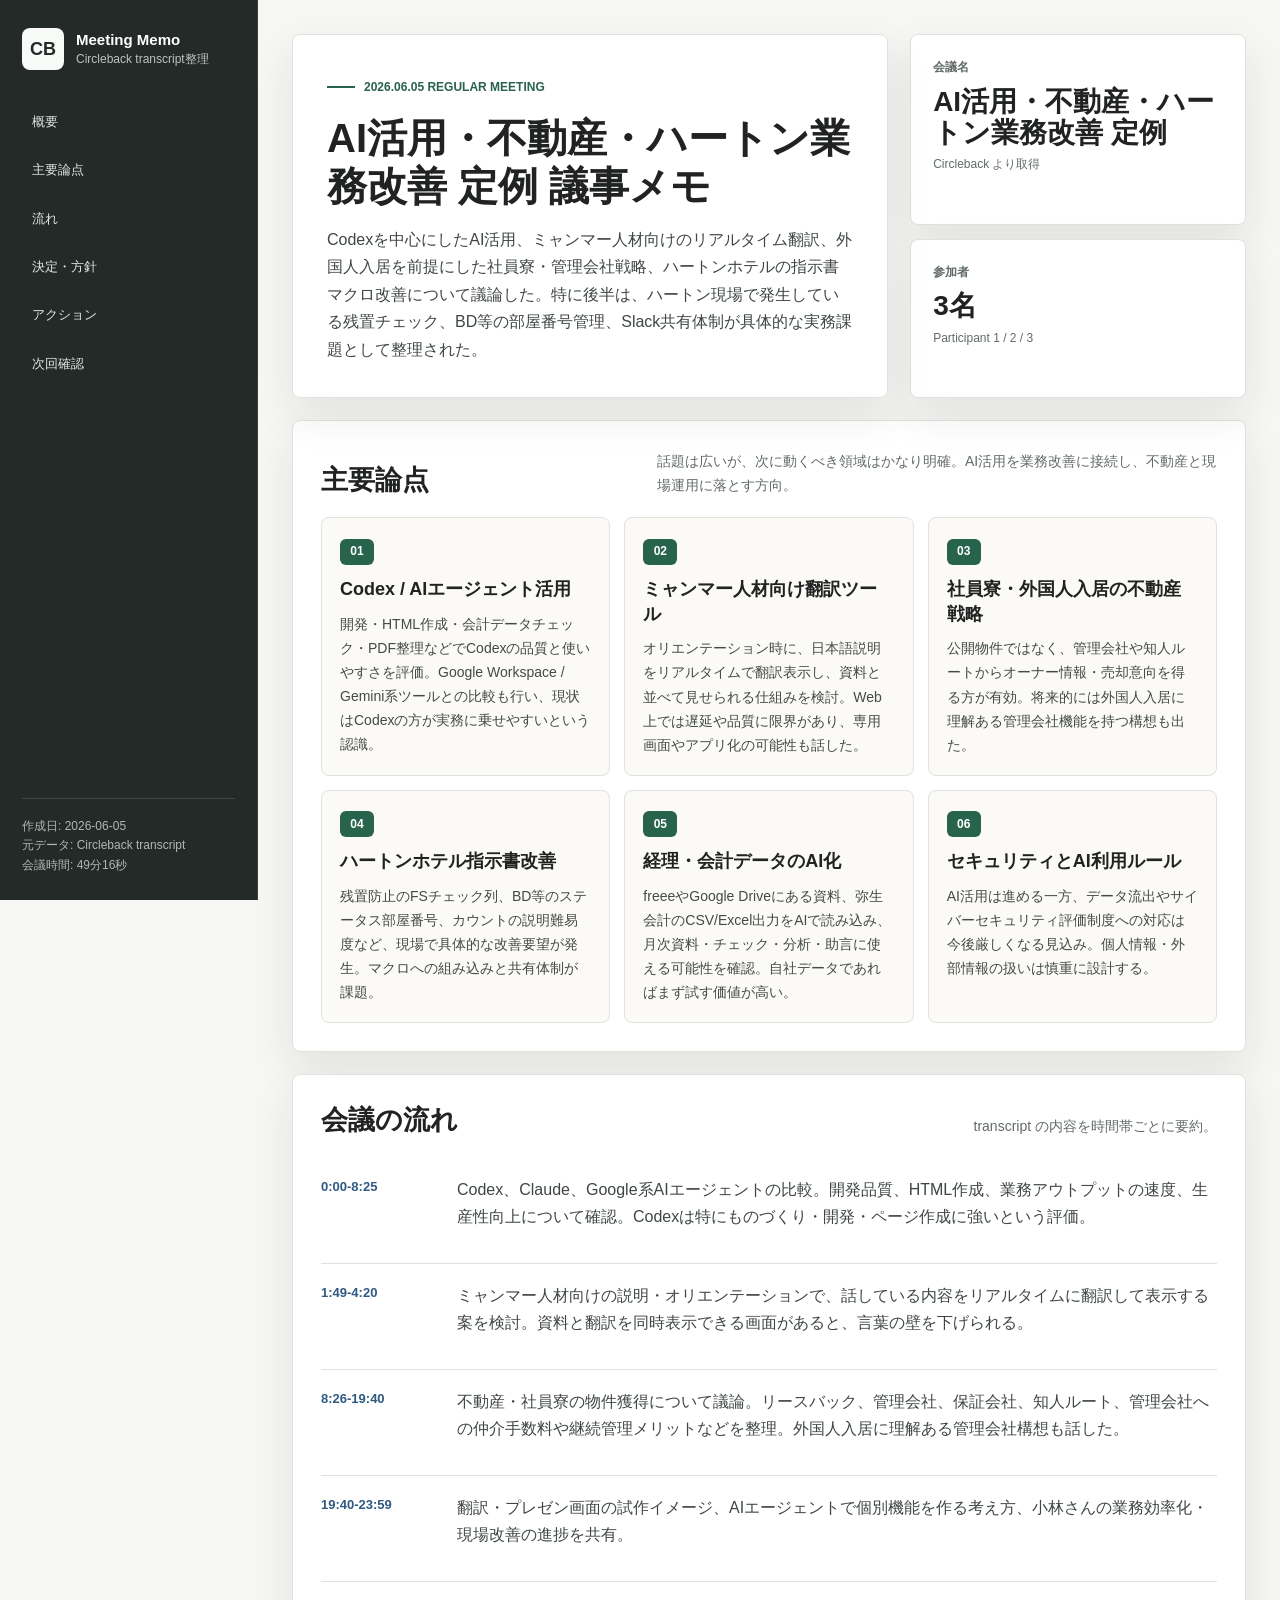
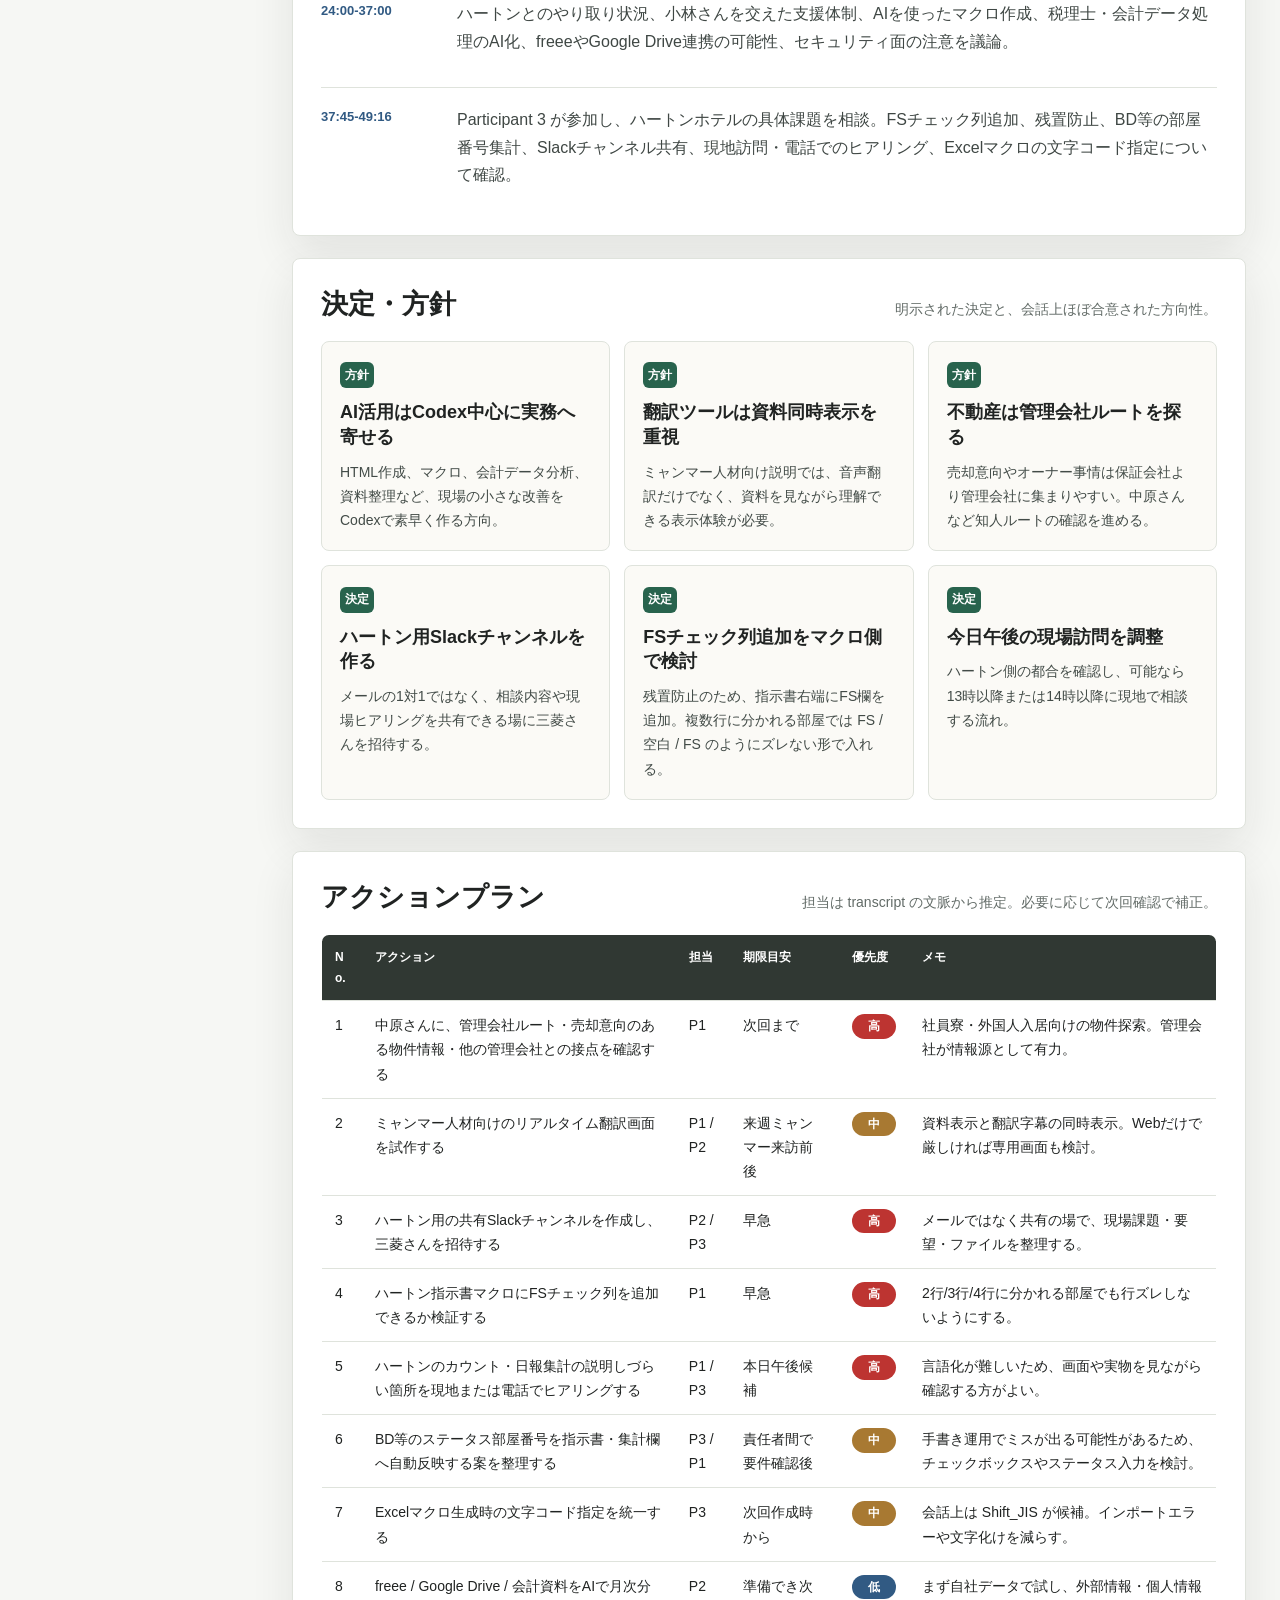
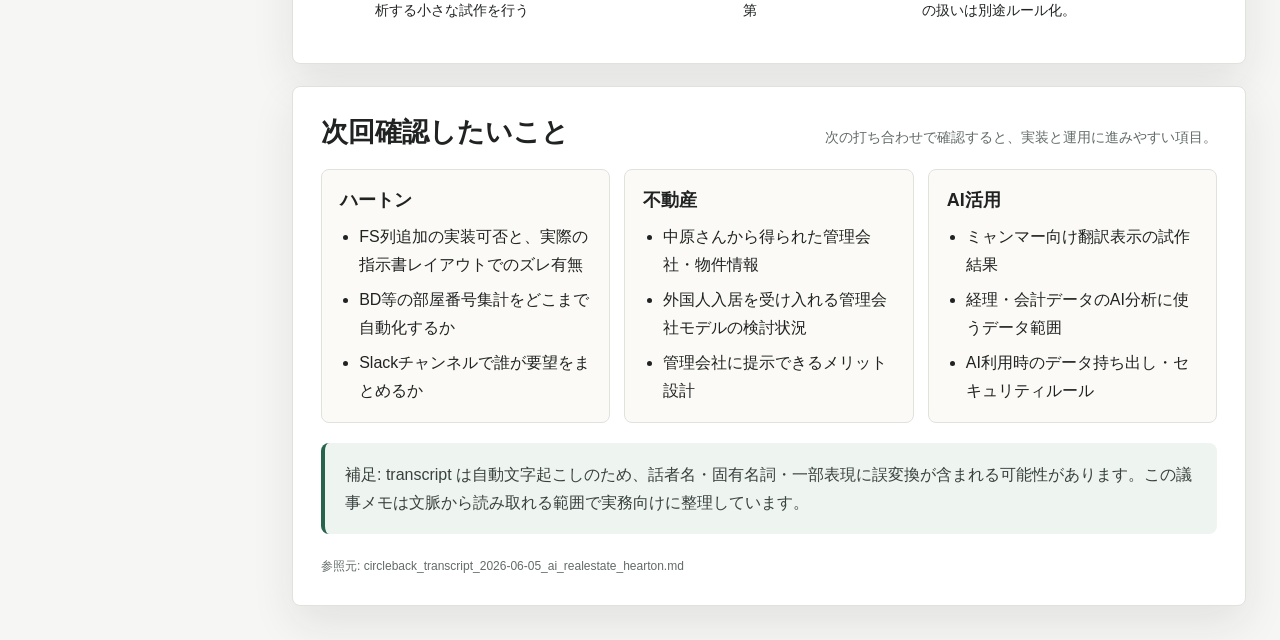
==== circleback_meeting_report_2026-06-05.html @ 764c6e9f "Add Circleback meeting memo for 2026-06-05" ====
<!doctype html>
<html lang="ja">
<head>
  <meta charset="utf-8">
  <meta name="viewport" content="width=device-width, initial-scale=1">
  <title>AI活用・不動産・ハートン業務改善 定例 議事メモ</title>
  <style>
    :root {
      color-scheme: light;
      --paper: #f6f7f4;
      --surface: #ffffff;
      --surface-soft: #fbfaf6;
      --ink: #202322;
      --muted: #626b67;
      --line: #dfe3dc;
      --green: #28634d;
      --red: #bd3431;
      --blue: #315a83;
      --gold: #a87932;
      --shadow: 0 18px 44px rgba(31, 35, 32, .09);
    }

    * {
      box-sizing: border-box;
    }

    html {
      scroll-behavior: smooth;
    }

    body {
      margin: 0;
      color: var(--ink);
      font-family: -apple-system, BlinkMacSystemFont, "Hiragino Kaku Gothic ProN", "Yu Gothic", "YuGothic", "Noto Sans JP", sans-serif;
      line-height: 1.72;
      letter-spacing: 0;
      background: var(--paper);
    }

    a {
      color: inherit;
    }

    .page {
      display: grid;
      grid-template-columns: 258px minmax(0, 1fr);
      min-height: 100vh;
    }

    .rail {
      position: sticky;
      top: 0;
      height: 100vh;
      padding: 28px 22px;
      color: #f8faf7;
      background: #242a27;
      border-right: 1px solid rgba(255, 255, 255, .1);
    }

    .brand {
      display: flex;
      gap: 12px;
      align-items: center;
      margin-bottom: 32px;
    }

    .mark {
      display: grid;
      width: 42px;
      height: 42px;
      place-items: center;
      color: #242a27;
      font-size: 18px;
      font-weight: 900;
      background: #f8faf7;
      border-radius: 8px;
    }

    .brand p {
      margin: 0;
      color: #b9c5bf;
      font-size: 12px;
      line-height: 1.45;
    }

    .brand strong {
      display: block;
      color: #fff;
      font-size: 15px;
    }

    .rail nav {
      display: grid;
      gap: 8px;
    }

    .rail a {
      display: block;
      padding: 9px 10px;
      color: #e2e9e5;
      font-size: 13px;
      text-decoration: none;
      border-radius: 8px;
    }

    .rail a:hover {
      color: #fff;
      background: rgba(255, 255, 255, .08);
    }

    .rail-meta {
      position: absolute;
      right: 22px;
      bottom: 24px;
      left: 22px;
      padding-top: 18px;
      color: #aeb9b4;
      font-size: 12px;
      line-height: 1.65;
      border-top: 1px solid rgba(255, 255, 255, .13);
    }

    main {
      padding: 34px;
    }

    .wrap {
      max-width: 1180px;
      margin: 0 auto;
    }

    .hero {
      display: grid;
      grid-template-columns: minmax(0, 1.42fr) minmax(280px, .8fr);
      gap: 22px;
      align-items: stretch;
      margin-bottom: 22px;
    }

    .hero-main,
    .metric,
    .section {
      background: var(--surface);
      border: 1px solid var(--line);
      border-radius: 8px;
      box-shadow: var(--shadow);
    }

    .hero-main {
      position: relative;
      padding: 34px;
      overflow: hidden;
    }

    .kicker {
      display: inline-flex;
      gap: 9px;
      align-items: center;
      color: var(--green);
      font-size: 12px;
      font-weight: 900;
      text-transform: uppercase;
    }

    .kicker::before {
      width: 28px;
      height: 2px;
      content: "";
      background: var(--green);
    }

    h1,
    h2,
    h3,
    p,
    li,
    td,
    th {
      overflow-wrap: anywhere;
    }

    h1 {
      max-width: 850px;
      margin: 18px 0 16px;
      font-size: 40px;
      line-height: 1.18;
      letter-spacing: 0;
    }

    h2 {
      margin: 0;
      font-size: 27px;
      line-height: 1.28;
      letter-spacing: 0;
    }

    h3 {
      margin: 0 0 10px;
      font-size: 18px;
      line-height: 1.38;
      letter-spacing: 0;
    }

    .lead {
      max-width: 850px;
      margin: 0;
      color: #3f4744;
      font-size: 16px;
    }

    .hero-side {
      display: grid;
      gap: 14px;
    }

    .metric {
      min-height: 118px;
      padding: 22px;
    }

    .metric-label {
      color: var(--muted);
      font-size: 12px;
      font-weight: 800;
    }

    .metric-value {
      margin-top: 8px;
      font-size: 28px;
      font-weight: 900;
      line-height: 1.12;
    }

    .metric-note {
      margin-top: 6px;
      color: var(--muted);
      font-size: 12px;
    }

    .section {
      margin-top: 22px;
      padding: 28px;
    }

    .section-head {
      display: flex;
      gap: 20px;
      align-items: end;
      justify-content: space-between;
      margin-bottom: 20px;
    }

    .section-head p {
      max-width: 560px;
      margin: 0;
      color: var(--muted);
      font-size: 14px;
    }

    .grid-3 {
      display: grid;
      grid-template-columns: repeat(3, minmax(0, 1fr));
      gap: 14px;
    }

    .topic,
    .decision,
    .note-card {
      padding: 18px;
      background: var(--surface-soft);
      border: 1px solid var(--line);
      border-radius: 8px;
    }

    .topic strong,
    .decision strong {
      display: inline-flex;
      min-width: 34px;
      height: 26px;
      align-items: center;
      justify-content: center;
      margin-bottom: 12px;
      color: #fff;
      font-size: 12px;
      background: var(--green);
      border-radius: 6px;
    }

    .topic p,
    .decision p,
    .note-card p {
      margin: 0;
      color: #424b47;
      font-size: 14px;
    }

    .timeline {
      display: grid;
      gap: 14px;
    }

    .timeline-item {
      display: grid;
      grid-template-columns: 118px minmax(0, 1fr);
      gap: 18px;
      padding: 18px 0;
      border-top: 1px solid var(--line);
    }

    .timeline-item:first-child {
      border-top: 0;
    }

    .time {
      color: var(--blue);
      font-size: 13px;
      font-weight: 900;
    }

    .timeline-item p {
      margin: 0;
      color: #3f4744;
    }

    ul {
      padding-left: 1.2em;
      margin: 0;
    }

    li + li {
      margin-top: 8px;
    }

    table {
      width: 100%;
      border-collapse: collapse;
      overflow: hidden;
      font-size: 14px;
      background: var(--surface);
      border: 1px solid var(--line);
      border-radius: 8px;
    }

    th,
    td {
      padding: 12px 13px;
      text-align: left;
      vertical-align: top;
      border-bottom: 1px solid var(--line);
    }

    th {
      color: #fff;
      font-size: 12px;
      background: #303833;
    }

    tr:last-child td {
      border-bottom: 0;
    }

    .priority {
      display: inline-flex;
      min-width: 44px;
      justify-content: center;
      padding: 2px 7px;
      color: #fff;
      font-size: 12px;
      font-weight: 900;
      border-radius: 999px;
    }

    .high {
      background: var(--red);
    }

    .mid {
      background: var(--gold);
    }

    .low {
      background: var(--blue);
    }

    .quote {
      padding: 18px 20px;
      color: #38413d;
      background: #eef4f0;
      border-left: 4px solid var(--green);
      border-radius: 8px;
    }

    .quote p {
      margin: 0;
    }

    .footer-note {
      margin: 22px 0 0;
      color: var(--muted);
      font-size: 12px;
    }

    @media (max-width: 980px) {
      .page {
        display: block;
      }

      .rail {
        position: relative;
        height: auto;
      }

      .rail-meta {
        position: static;
        margin-top: 22px;
      }

      .hero,
      .grid-3 {
        grid-template-columns: 1fr;
      }
    }

    @media (max-width: 640px) {
      main {
        padding: 20px 14px;
      }

      .hero-main,
      .section {
        padding: 22px;
      }

      h1 {
        font-size: 30px;
      }

      .section-head {
        display: grid;
      }

      .timeline-item {
        grid-template-columns: 1fr;
        gap: 6px;
      }

      table {
        display: block;
        overflow-x: auto;
        white-space: nowrap;
      }
    }
  </style>
</head>
<body>
  <div class="page">
    <aside class="rail">
      <div class="brand">
        <div class="mark">CB</div>
        <p><strong>Meeting Memo</strong>Circleback transcript整理</p>
      </div>
      <nav aria-label="ページ内ナビゲーション">
        <a href="#summary">概要</a>
        <a href="#topics">主要論点</a>
        <a href="#timeline">流れ</a>
        <a href="#decisions">決定・方針</a>
        <a href="#actions">アクション</a>
        <a href="#next">次回確認</a>
      </nav>
      <div class="rail-meta">
        <div>作成日: 2026-06-05</div>
        <div>元データ: Circleback transcript</div>
        <div>会議時間: 49分16秒</div>
      </div>
    </aside>

    <main>
      <div class="wrap">
        <section class="hero" id="summary">
          <div class="hero-main">
            <span class="kicker">2026.06.05 Regular Meeting</span>
            <h1>AI活用・不動産・ハートン業務改善 定例 議事メモ</h1>
            <p class="lead">Codexを中心にしたAI活用、ミャンマー人材向けのリアルタイム翻訳、外国人入居を前提にした社員寮・管理会社戦略、ハートンホテルの指示書マクロ改善について議論した。特に後半は、ハートン現場で発生している残置チェック、BD等の部屋番号管理、Slack共有体制が具体的な実務課題として整理された。</p>
          </div>
          <div class="hero-side">
            <div class="metric">
              <div class="metric-label">会議名</div>
              <div class="metric-value">AI活用・不動産・ハートン業務改善 定例</div>
              <div class="metric-note">Circleback より取得</div>
            </div>
            <div class="metric">
              <div class="metric-label">参加者</div>
              <div class="metric-value">3名</div>
              <div class="metric-note">Participant 1 / 2 / 3</div>
            </div>
          </div>
        </section>

        <section class="section" id="topics">
          <div class="section-head">
            <h2>主要論点</h2>
            <p>話題は広いが、次に動くべき領域はかなり明確。AI活用を業務改善に接続し、不動産と現場運用に落とす方向。</p>
          </div>
          <div class="grid-3">
            <article class="topic">
              <strong>01</strong>
              <h3>Codex / AIエージェント活用</h3>
              <p>開発・HTML作成・会計データチェック・PDF整理などでCodexの品質と使いやすさを評価。Google Workspace / Gemini系ツールとの比較も行い、現状はCodexの方が実務に乗せやすいという認識。</p>
            </article>
            <article class="topic">
              <strong>02</strong>
              <h3>ミャンマー人材向け翻訳ツール</h3>
              <p>オリエンテーション時に、日本語説明をリアルタイムで翻訳表示し、資料と並べて見せられる仕組みを検討。Web上では遅延や品質に限界があり、専用画面やアプリ化の可能性も話した。</p>
            </article>
            <article class="topic">
              <strong>03</strong>
              <h3>社員寮・外国人入居の不動産戦略</h3>
              <p>公開物件ではなく、管理会社や知人ルートからオーナー情報・売却意向を得る方が有効。将来的には外国人入居に理解ある管理会社機能を持つ構想も出た。</p>
            </article>
            <article class="topic">
              <strong>04</strong>
              <h3>ハートンホテル指示書改善</h3>
              <p>残置防止のFSチェック列、BD等のステータス部屋番号、カウントの説明難易度など、現場で具体的な改善要望が発生。マクロへの組み込みと共有体制が課題。</p>
            </article>
            <article class="topic">
              <strong>05</strong>
              <h3>経理・会計データのAI化</h3>
              <p>freeeやGoogle Driveにある資料、弥生会計のCSV/Excel出力をAIで読み込み、月次資料・チェック・分析・助言に使える可能性を確認。自社データであればまず試す価値が高い。</p>
            </article>
            <article class="topic">
              <strong>06</strong>
              <h3>セキュリティとAI利用ルール</h3>
              <p>AI活用は進める一方、データ流出やサイバーセキュリティ評価制度への対応は今後厳しくなる見込み。個人情報・外部情報の扱いは慎重に設計する。</p>
            </article>
          </div>
        </section>

        <section class="section" id="timeline">
          <div class="section-head">
            <h2>会議の流れ</h2>
            <p>transcript の内容を時間帯ごとに要約。</p>
          </div>
          <div class="timeline">
            <div class="timeline-item">
              <div class="time">0:00-8:25</div>
              <p>Codex、Claude、Google系AIエージェントの比較。開発品質、HTML作成、業務アウトプットの速度、生産性向上について確認。Codexは特にものづくり・開発・ページ作成に強いという評価。</p>
            </div>
            <div class="timeline-item">
              <div class="time">1:49-4:20</div>
              <p>ミャンマー人材向けの説明・オリエンテーションで、話している内容をリアルタイムに翻訳して表示する案を検討。資料と翻訳を同時表示できる画面があると、言葉の壁を下げられる。</p>
            </div>
            <div class="timeline-item">
              <div class="time">8:26-19:40</div>
              <p>不動産・社員寮の物件獲得について議論。リースバック、管理会社、保証会社、知人ルート、管理会社への仲介手数料や継続管理メリットなどを整理。外国人入居に理解ある管理会社構想も話した。</p>
            </div>
            <div class="timeline-item">
              <div class="time">19:40-23:59</div>
              <p>翻訳・プレゼン画面の試作イメージ、AIエージェントで個別機能を作る考え方、小林さんの業務効率化・現場改善の進捗を共有。</p>
            </div>
            <div class="timeline-item">
              <div class="time">24:00-37:00</div>
              <p>ハートンとのやり取り状況、小林さんを交えた支援体制、AIを使ったマクロ作成、税理士・会計データ処理のAI化、freeeやGoogle Drive連携の可能性、セキュリティ面の注意を議論。</p>
            </div>
            <div class="timeline-item">
              <div class="time">37:45-49:16</div>
              <p>Participant 3 が参加し、ハートンホテルの具体課題を相談。FSチェック列追加、残置防止、BD等の部屋番号集計、Slackチャンネル共有、現地訪問・電話でのヒアリング、Excelマクロの文字コード指定について確認。</p>
            </div>
          </div>
        </section>

        <section class="section" id="decisions">
          <div class="section-head">
            <h2>決定・方針</h2>
            <p>明示された決定と、会話上ほぼ合意された方向性。</p>
          </div>
          <div class="grid-3">
            <article class="decision">
              <strong>方針</strong>
              <h3>AI活用はCodex中心に実務へ寄せる</h3>
              <p>HTML作成、マクロ、会計データ分析、資料整理など、現場の小さな改善をCodexで素早く作る方向。</p>
            </article>
            <article class="decision">
              <strong>方針</strong>
              <h3>翻訳ツールは資料同時表示を重視</h3>
              <p>ミャンマー人材向け説明では、音声翻訳だけでなく、資料を見ながら理解できる表示体験が必要。</p>
            </article>
            <article class="decision">
              <strong>方針</strong>
              <h3>不動産は管理会社ルートを探る</h3>
              <p>売却意向やオーナー事情は保証会社より管理会社に集まりやすい。中原さんなど知人ルートの確認を進める。</p>
            </article>
            <article class="decision">
              <strong>決定</strong>
              <h3>ハートン用Slackチャンネルを作る</h3>
              <p>メールの1対1ではなく、相談内容や現場ヒアリングを共有できる場に三菱さんを招待する。</p>
            </article>
            <article class="decision">
              <strong>決定</strong>
              <h3>FSチェック列追加をマクロ側で検討</h3>
              <p>残置防止のため、指示書右端にFS欄を追加。複数行に分かれる部屋では FS / 空白 / FS のようにズレない形で入れる。</p>
            </article>
            <article class="decision">
              <strong>決定</strong>
              <h3>今日午後の現場訪問を調整</h3>
              <p>ハートン側の都合を確認し、可能なら13時以降または14時以降に現地で相談する流れ。</p>
            </article>
          </div>
        </section>

        <section class="section" id="actions">
          <div class="section-head">
            <h2>アクションプラン</h2>
            <p>担当は transcript の文脈から推定。必要に応じて次回確認で補正。</p>
          </div>
          <table>
            <thead>
              <tr>
                <th>No.</th>
                <th>アクション</th>
                <th>担当</th>
                <th>期限目安</th>
                <th>優先度</th>
                <th>メモ</th>
              </tr>
            </thead>
            <tbody>
              <tr>
                <td>1</td>
                <td>中原さんに、管理会社ルート・売却意向のある物件情報・他の管理会社との接点を確認する</td>
                <td>P1</td>
                <td>次回まで</td>
                <td><span class="priority high">高</span></td>
                <td>社員寮・外国人入居向けの物件探索。管理会社が情報源として有力。</td>
              </tr>
              <tr>
                <td>2</td>
                <td>ミャンマー人材向けのリアルタイム翻訳画面を試作する</td>
                <td>P1 / P2</td>
                <td>来週ミャンマー来訪前後</td>
                <td><span class="priority mid">中</span></td>
                <td>資料表示と翻訳字幕の同時表示。Webだけで厳しければ専用画面も検討。</td>
              </tr>
              <tr>
                <td>3</td>
                <td>ハートン用の共有Slackチャンネルを作成し、三菱さんを招待する</td>
                <td>P2 / P3</td>
                <td>早急</td>
                <td><span class="priority high">高</span></td>
                <td>メールではなく共有の場で、現場課題・要望・ファイルを整理する。</td>
              </tr>
              <tr>
                <td>4</td>
                <td>ハートン指示書マクロにFSチェック列を追加できるか検証する</td>
                <td>P1</td>
                <td>早急</td>
                <td><span class="priority high">高</span></td>
                <td>2行/3行/4行に分かれる部屋でも行ズレしないようにする。</td>
              </tr>
              <tr>
                <td>5</td>
                <td>ハートンのカウント・日報集計の説明しづらい箇所を現地または電話でヒアリングする</td>
                <td>P1 / P3</td>
                <td>本日午後候補</td>
                <td><span class="priority high">高</span></td>
                <td>言語化が難しいため、画面や実物を見ながら確認する方がよい。</td>
              </tr>
              <tr>
                <td>6</td>
                <td>BD等のステータス部屋番号を指示書・集計欄へ自動反映する案を整理する</td>
                <td>P3 / P1</td>
                <td>責任者間で要件確認後</td>
                <td><span class="priority mid">中</span></td>
                <td>手書き運用でミスが出る可能性があるため、チェックボックスやステータス入力を検討。</td>
              </tr>
              <tr>
                <td>7</td>
                <td>Excelマクロ生成時の文字コード指定を統一する</td>
                <td>P3</td>
                <td>次回作成時から</td>
                <td><span class="priority mid">中</span></td>
                <td>会話上は Shift_JIS が候補。インポートエラーや文字化けを減らす。</td>
              </tr>
              <tr>
                <td>8</td>
                <td>freee / Google Drive / 会計資料をAIで月次分析する小さな試作を行う</td>
                <td>P2</td>
                <td>準備でき次第</td>
                <td><span class="priority low">低</span></td>
                <td>まず自社データで試し、外部情報・個人情報の扱いは別途ルール化。</td>
              </tr>
            </tbody>
          </table>
        </section>

        <section class="section" id="next">
          <div class="section-head">
            <h2>次回確認したいこと</h2>
            <p>次の打ち合わせで確認すると、実装と運用に進みやすい項目。</p>
          </div>
          <div class="grid-3">
            <div class="note-card">
              <h3>ハートン</h3>
              <ul>
                <li>FS列追加の実装可否と、実際の指示書レイアウトでのズレ有無</li>
                <li>BD等の部屋番号集計をどこまで自動化するか</li>
                <li>Slackチャンネルで誰が要望をまとめるか</li>
              </ul>
            </div>
            <div class="note-card">
              <h3>不動産</h3>
              <ul>
                <li>中原さんから得られた管理会社・物件情報</li>
                <li>外国人入居を受け入れる管理会社モデルの検討状況</li>
                <li>管理会社に提示できるメリット設計</li>
              </ul>
            </div>
            <div class="note-card">
              <h3>AI活用</h3>
              <ul>
                <li>ミャンマー向け翻訳表示の試作結果</li>
                <li>経理・会計データのAI分析に使うデータ範囲</li>
                <li>AI利用時のデータ持ち出し・セキュリティルール</li>
              </ul>
            </div>
          </div>

          <div class="quote" style="margin-top: 20px;">
            <p>補足: transcript は自動文字起こしのため、話者名・固有名詞・一部表現に誤変換が含まれる可能性があります。この議事メモは文脈から読み取れる範囲で実務向けに整理しています。</p>
          </div>
          <p class="footer-note">参照元: circleback_transcript_2026-06-05_ai_realestate_hearton.md</p>
        </section>
      </div>
    </main>
  </div>
</body>
</html>
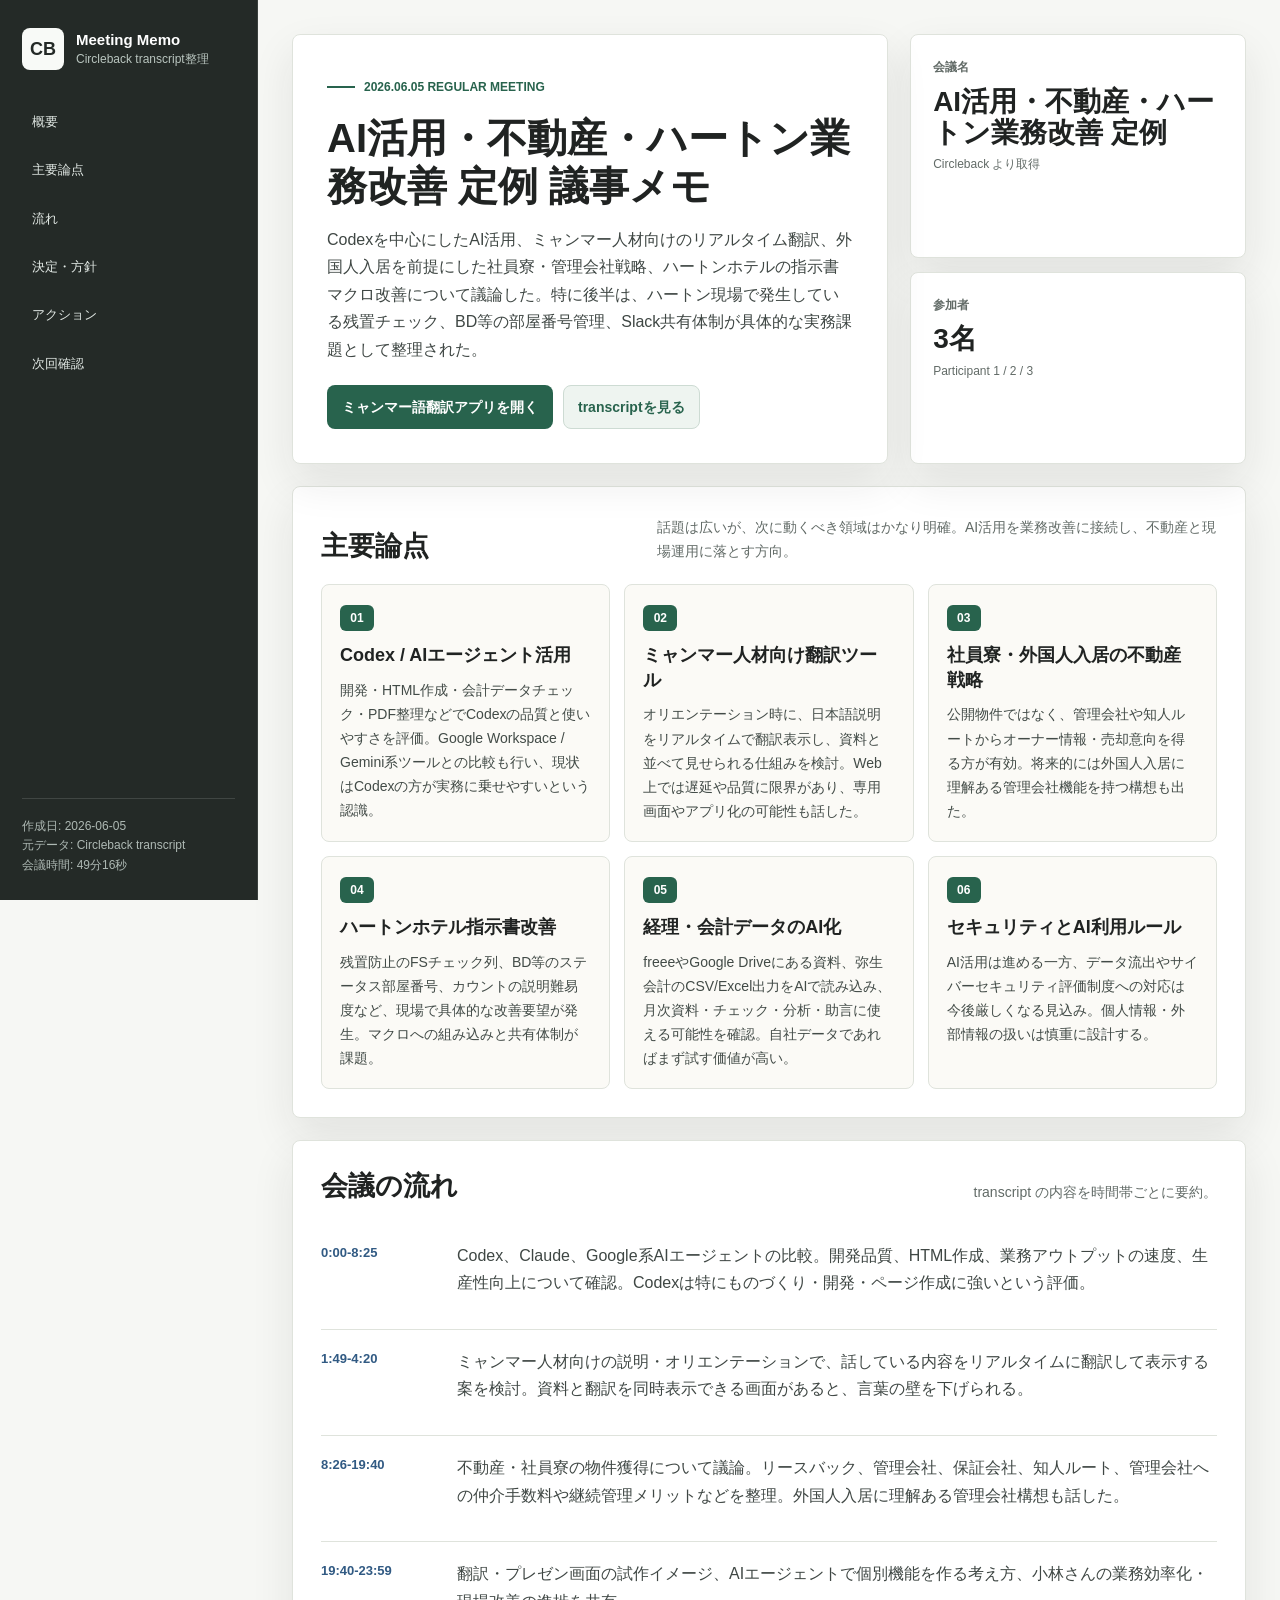
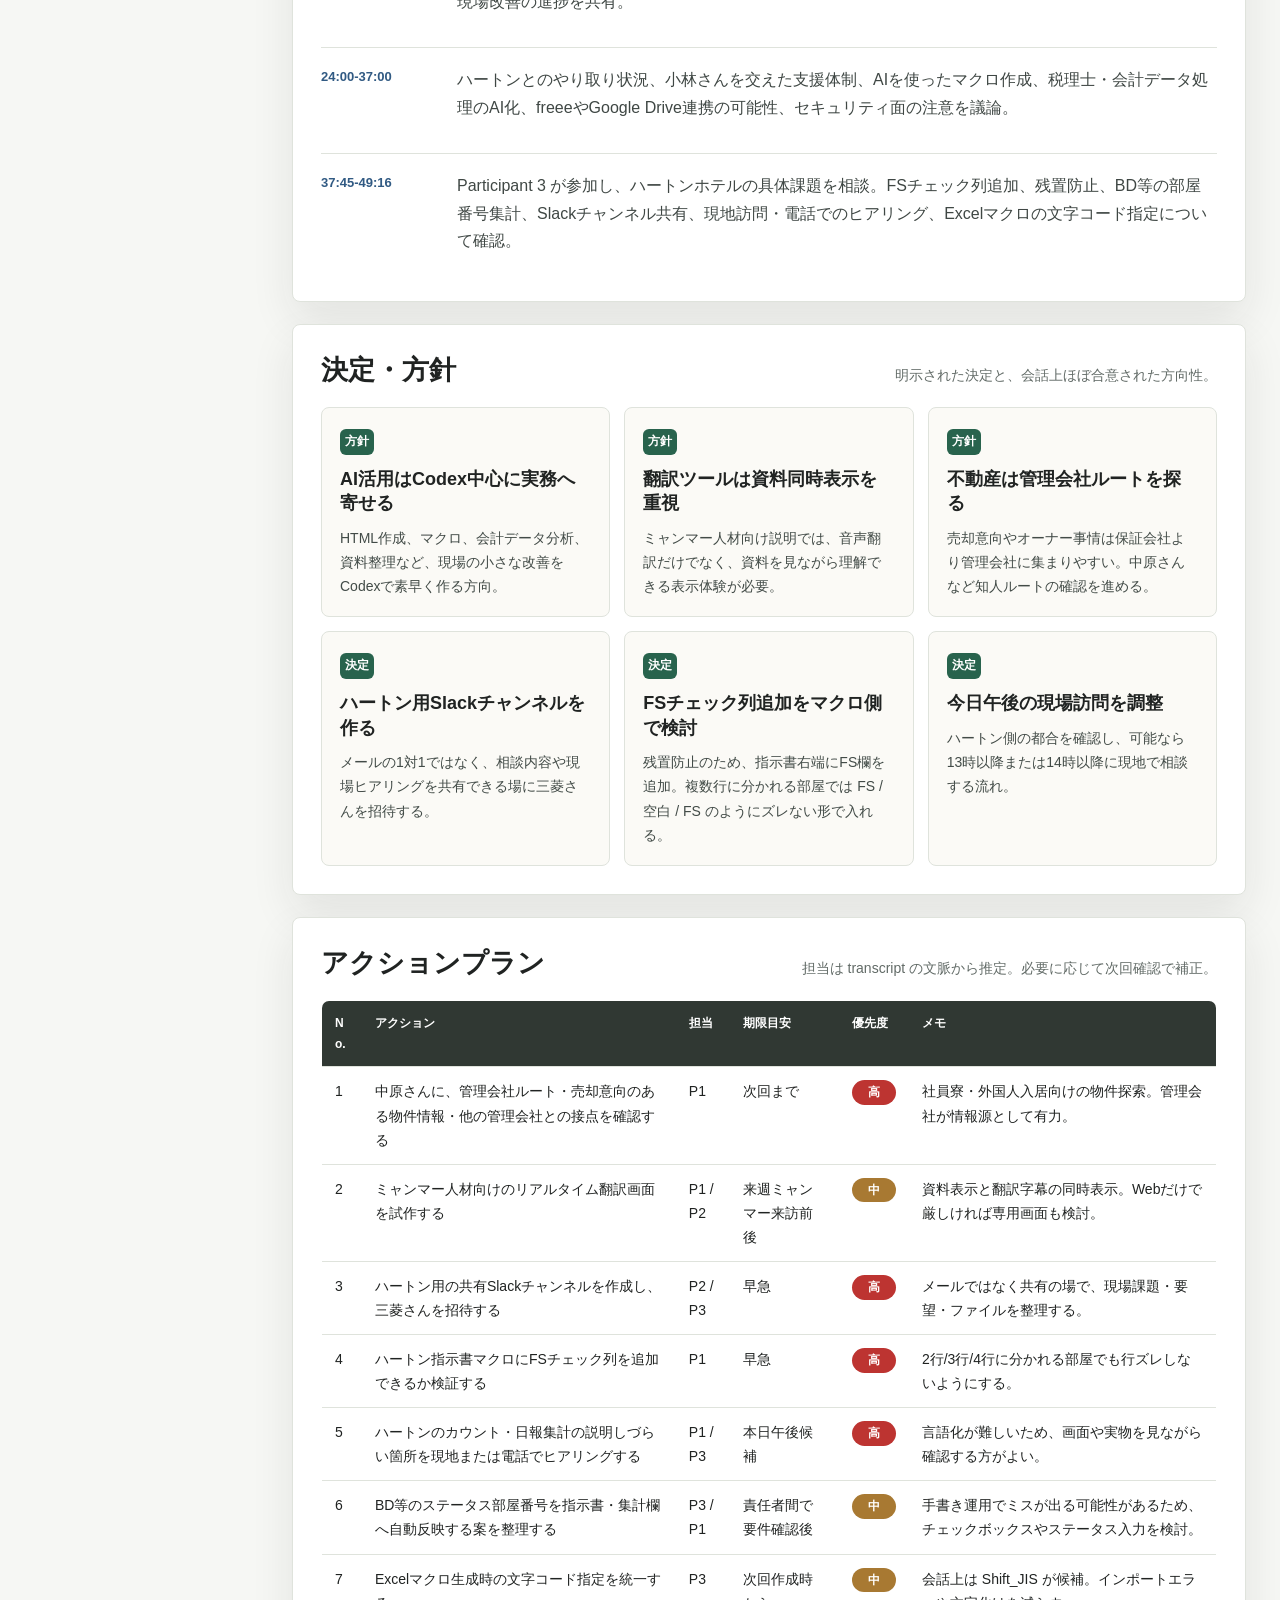
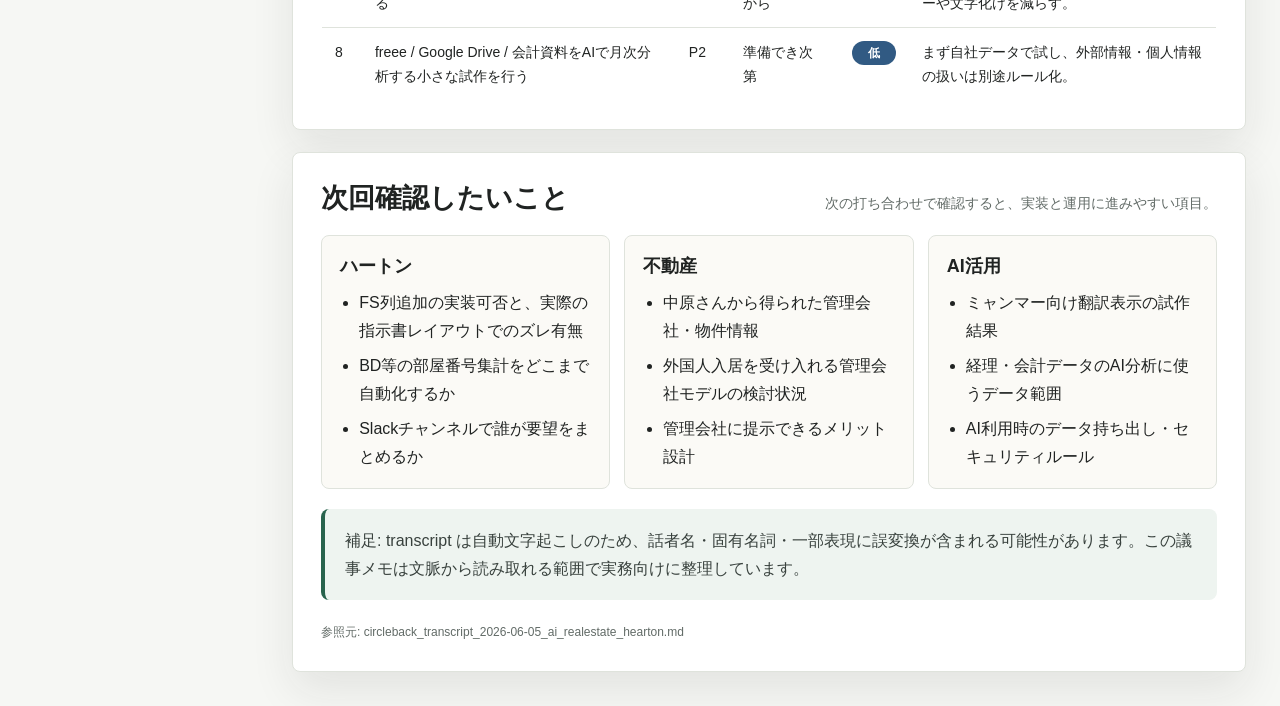
==== commit 400727c3: "Add Myanmar translator link to meeting memo" ====
--- a/circleback_meeting_report_2026-06-05.html
+++ b/circleback_meeting_report_2026-06-05.html
@@ -206,6 +206,34 @@
       margin: 0;
       color: #3f4744;
       font-size: 16px;
+    }
+
+    .hero-actions {
+      display: flex;
+      flex-wrap: wrap;
+      gap: 10px;
+      margin-top: 22px;
+    }
+
+    .button-link {
+      display: inline-flex;
+      min-height: 42px;
+      align-items: center;
+      justify-content: center;
+      padding: 9px 14px;
+      color: #fff;
+      font-size: 14px;
+      font-weight: 900;
+      text-decoration: none;
+      background: var(--green);
+      border: 1px solid rgba(40, 99, 77, .2);
+      border-radius: 8px;
+    }
+
+    .button-link.secondary {
+      color: var(--green);
+      background: #eef4f0;
+      border-color: #cddbd3;
     }
 
     .hero-side {
@@ -481,6 +509,10 @@
             <span class="kicker">2026.06.05 Regular Meeting</span>
             <h1>AI活用・不動産・ハートン業務改善 定例 議事メモ</h1>
             <p class="lead">Codexを中心にしたAI活用、ミャンマー人材向けのリアルタイム翻訳、外国人入居を前提にした社員寮・管理会社戦略、ハートンホテルの指示書マクロ改善について議論した。特に後半は、ハートン現場で発生している残置チェック、BD等の部屋番号管理、Slack共有体制が具体的な実務課題として整理された。</p>
+            <div class="hero-actions" aria-label="関連リンク">
+              <a class="button-link" href="myanmar-translator.html">ミャンマー語翻訳アプリを開く</a>
+              <a class="button-link secondary" href="circleback_transcript_2026-06-05_ai_realestate_hearton.md">transcriptを見る</a>
+            </div>
           </div>
           <div class="hero-side">
             <div class="metric">
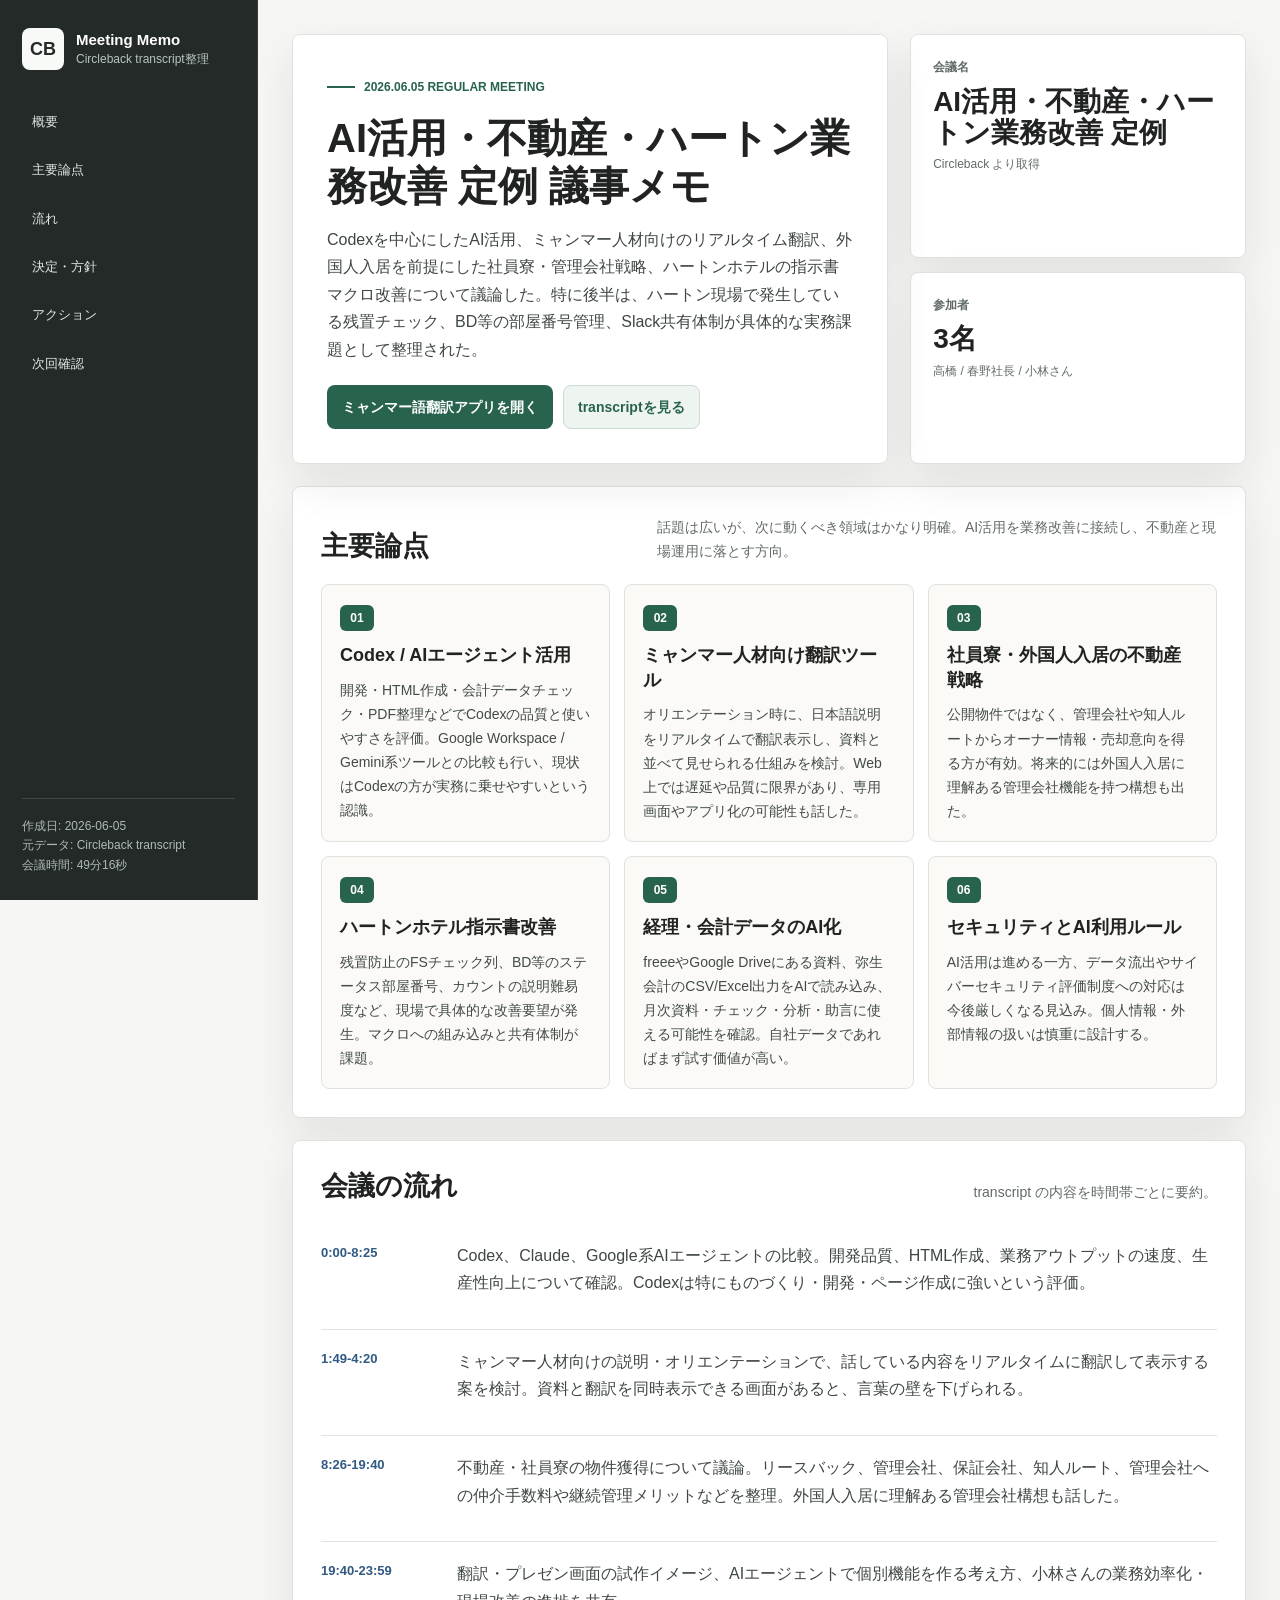
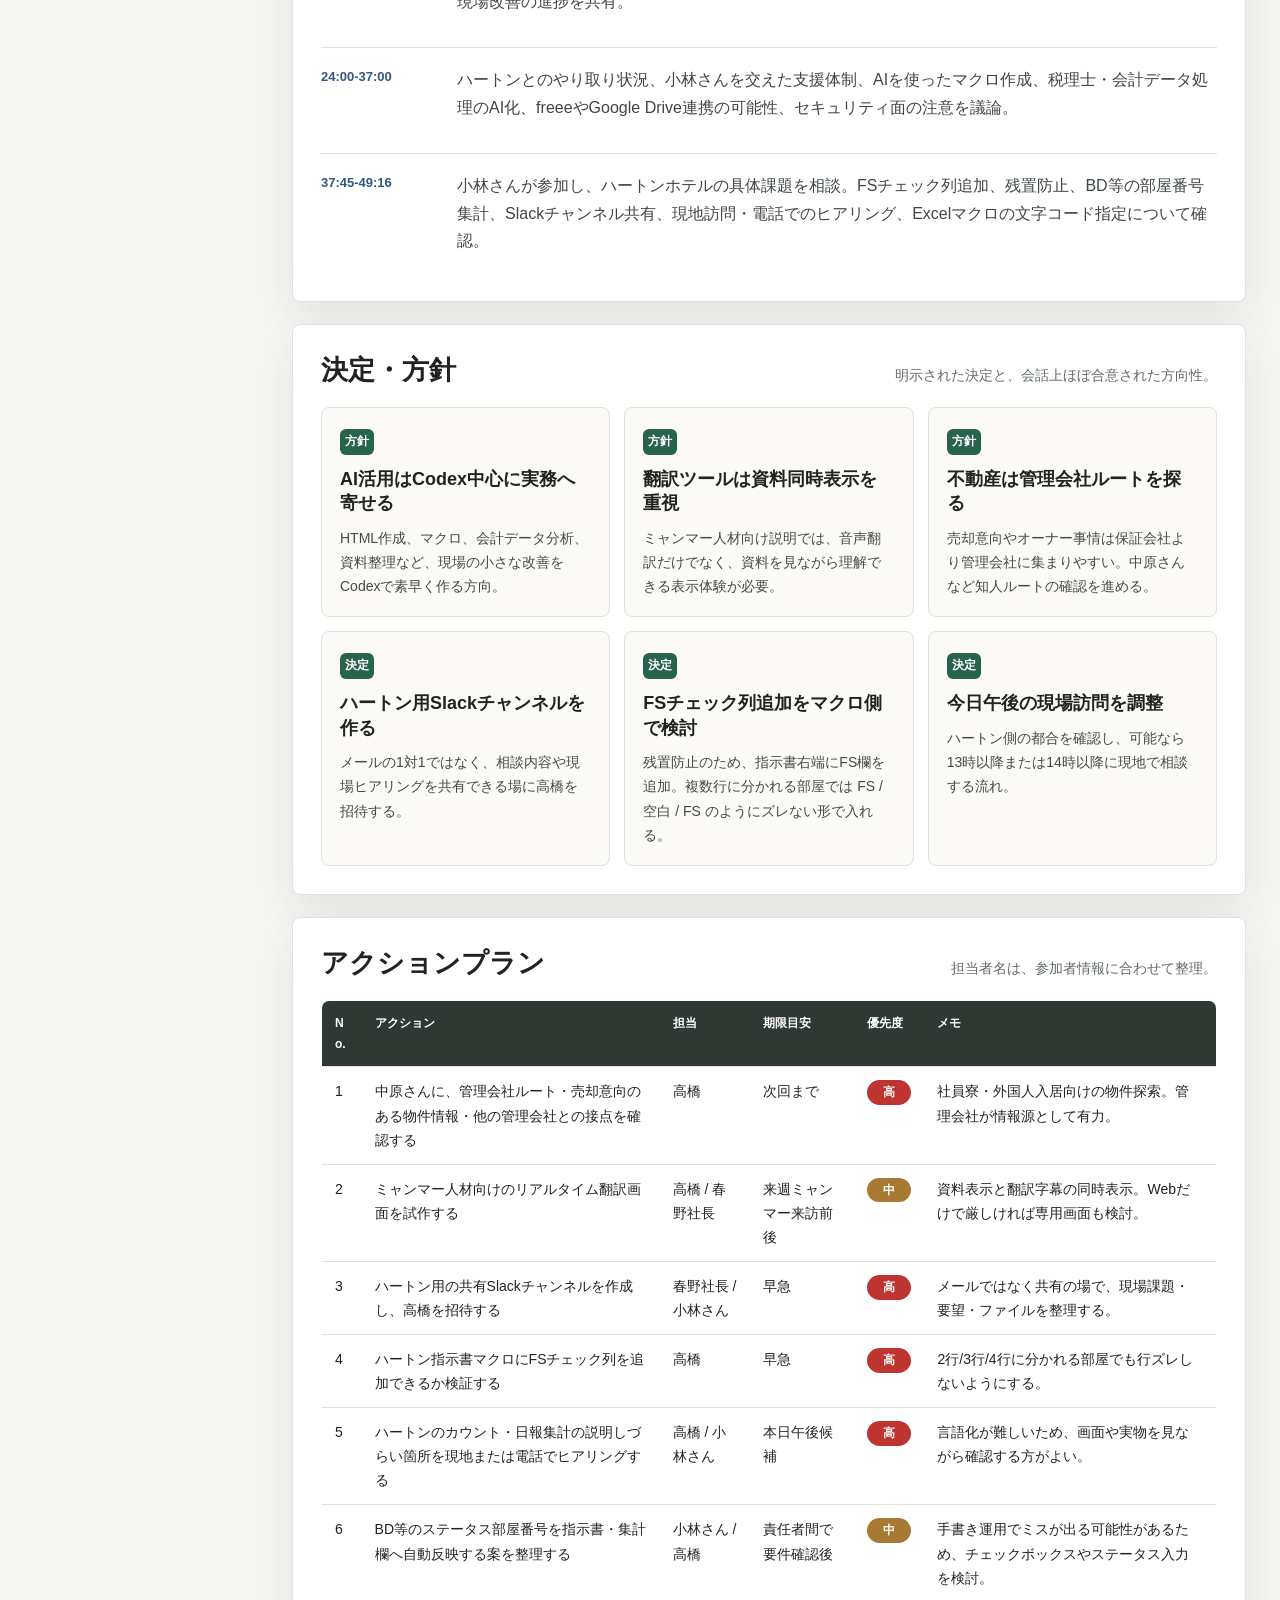
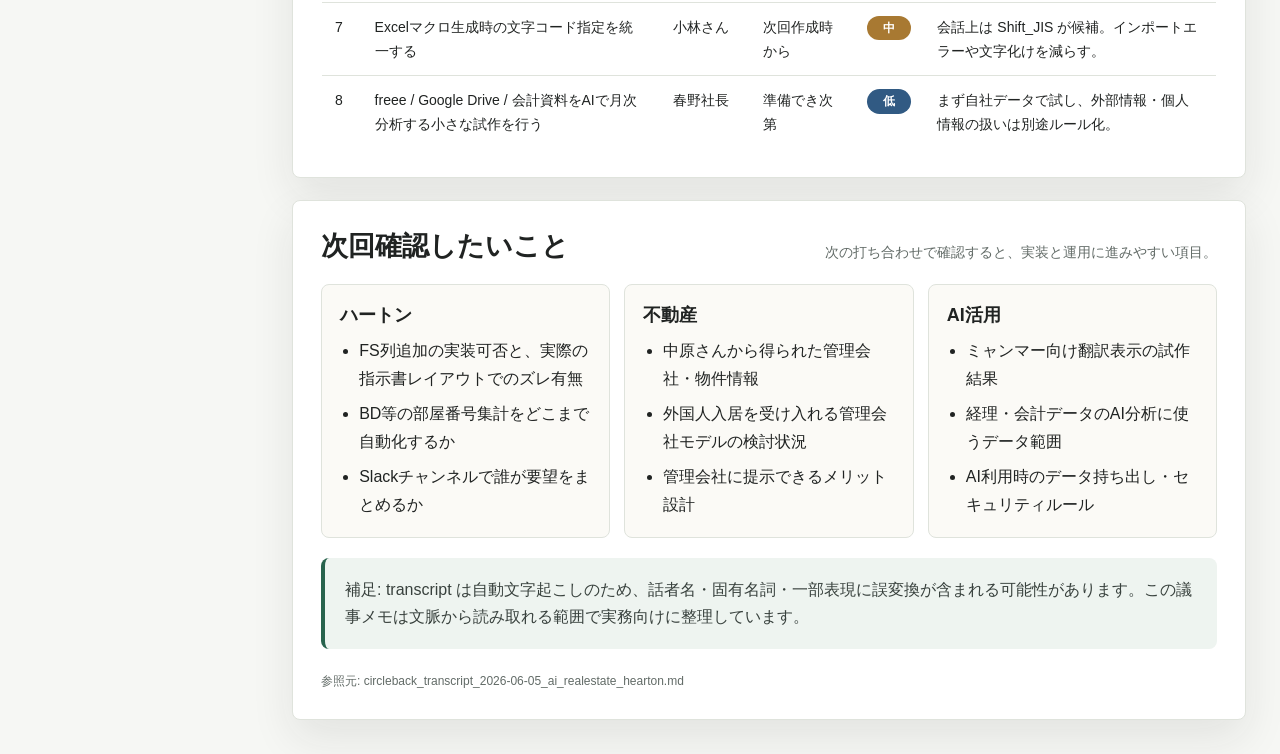
==== commit 3ce876db: "Update meeting memo participant names" ====
--- a/circleback_meeting_report_2026-06-05.html
+++ b/circleback_meeting_report_2026-06-05.html
@@ -523,7 +523,7 @@
             <div class="metric">
               <div class="metric-label">参加者</div>
               <div class="metric-value">3名</div>
-              <div class="metric-note">Participant 1 / 2 / 3</div>
+              <div class="metric-note">高橋 / 春野社長 / 小林さん</div>
             </div>
           </div>
         </section>
@@ -595,7 +595,7 @@
             </div>
             <div class="timeline-item">
               <div class="time">37:45-49:16</div>
-              <p>Participant 3 が参加し、ハートンホテルの具体課題を相談。FSチェック列追加、残置防止、BD等の部屋番号集計、Slackチャンネル共有、現地訪問・電話でのヒアリング、Excelマクロの文字コード指定について確認。</p>
+              <p>小林さんが参加し、ハートンホテルの具体課題を相談。FSチェック列追加、残置防止、BD等の部屋番号集計、Slackチャンネル共有、現地訪問・電話でのヒアリング、Excelマクロの文字コード指定について確認。</p>
             </div>
           </div>
         </section>
@@ -624,7 +624,7 @@
             <article class="decision">
               <strong>決定</strong>
               <h3>ハートン用Slackチャンネルを作る</h3>
-              <p>メールの1対1ではなく、相談内容や現場ヒアリングを共有できる場に三菱さんを招待する。</p>
+              <p>メールの1対1ではなく、相談内容や現場ヒアリングを共有できる場に高橋を招待する。</p>
             </article>
             <article class="decision">
               <strong>決定</strong>
@@ -642,7 +642,7 @@
         <section class="section" id="actions">
           <div class="section-head">
             <h2>アクションプラン</h2>
-            <p>担当は transcript の文脈から推定。必要に応じて次回確認で補正。</p>
+            <p>担当者名は、参加者情報に合わせて整理。</p>
           </div>
           <table>
             <thead>
@@ -659,7 +659,7 @@
               <tr>
                 <td>1</td>
                 <td>中原さんに、管理会社ルート・売却意向のある物件情報・他の管理会社との接点を確認する</td>
-                <td>P1</td>
+                <td>高橋</td>
                 <td>次回まで</td>
                 <td><span class="priority high">高</span></td>
                 <td>社員寮・外国人入居向けの物件探索。管理会社が情報源として有力。</td>
@@ -667,15 +667,15 @@
               <tr>
                 <td>2</td>
                 <td>ミャンマー人材向けのリアルタイム翻訳画面を試作する</td>
-                <td>P1 / P2</td>
+                <td>高橋 / 春野社長</td>
                 <td>来週ミャンマー来訪前後</td>
                 <td><span class="priority mid">中</span></td>
                 <td>資料表示と翻訳字幕の同時表示。Webだけで厳しければ専用画面も検討。</td>
               </tr>
               <tr>
                 <td>3</td>
-                <td>ハートン用の共有Slackチャンネルを作成し、三菱さんを招待する</td>
-                <td>P2 / P3</td>
+                <td>ハートン用の共有Slackチャンネルを作成し、高橋を招待する</td>
+                <td>春野社長 / 小林さん</td>
                 <td>早急</td>
                 <td><span class="priority high">高</span></td>
                 <td>メールではなく共有の場で、現場課題・要望・ファイルを整理する。</td>
@@ -683,7 +683,7 @@
               <tr>
                 <td>4</td>
                 <td>ハートン指示書マクロにFSチェック列を追加できるか検証する</td>
-                <td>P1</td>
+                <td>高橋</td>
                 <td>早急</td>
                 <td><span class="priority high">高</span></td>
                 <td>2行/3行/4行に分かれる部屋でも行ズレしないようにする。</td>
@@ -691,7 +691,7 @@
               <tr>
                 <td>5</td>
                 <td>ハートンのカウント・日報集計の説明しづらい箇所を現地または電話でヒアリングする</td>
-                <td>P1 / P3</td>
+                <td>高橋 / 小林さん</td>
                 <td>本日午後候補</td>
                 <td><span class="priority high">高</span></td>
                 <td>言語化が難しいため、画面や実物を見ながら確認する方がよい。</td>
@@ -699,7 +699,7 @@
               <tr>
                 <td>6</td>
                 <td>BD等のステータス部屋番号を指示書・集計欄へ自動反映する案を整理する</td>
-                <td>P3 / P1</td>
+                <td>小林さん / 高橋</td>
                 <td>責任者間で要件確認後</td>
                 <td><span class="priority mid">中</span></td>
                 <td>手書き運用でミスが出る可能性があるため、チェックボックスやステータス入力を検討。</td>
@@ -707,7 +707,7 @@
               <tr>
                 <td>7</td>
                 <td>Excelマクロ生成時の文字コード指定を統一する</td>
-                <td>P3</td>
+                <td>小林さん</td>
                 <td>次回作成時から</td>
                 <td><span class="priority mid">中</span></td>
                 <td>会話上は Shift_JIS が候補。インポートエラーや文字化けを減らす。</td>
@@ -715,7 +715,7 @@
               <tr>
                 <td>8</td>
                 <td>freee / Google Drive / 会計資料をAIで月次分析する小さな試作を行う</td>
-                <td>P2</td>
+                <td>春野社長</td>
                 <td>準備でき次第</td>
                 <td><span class="priority low">低</span></td>
                 <td>まず自社データで試し、外部情報・個人情報の扱いは別途ルール化。</td>
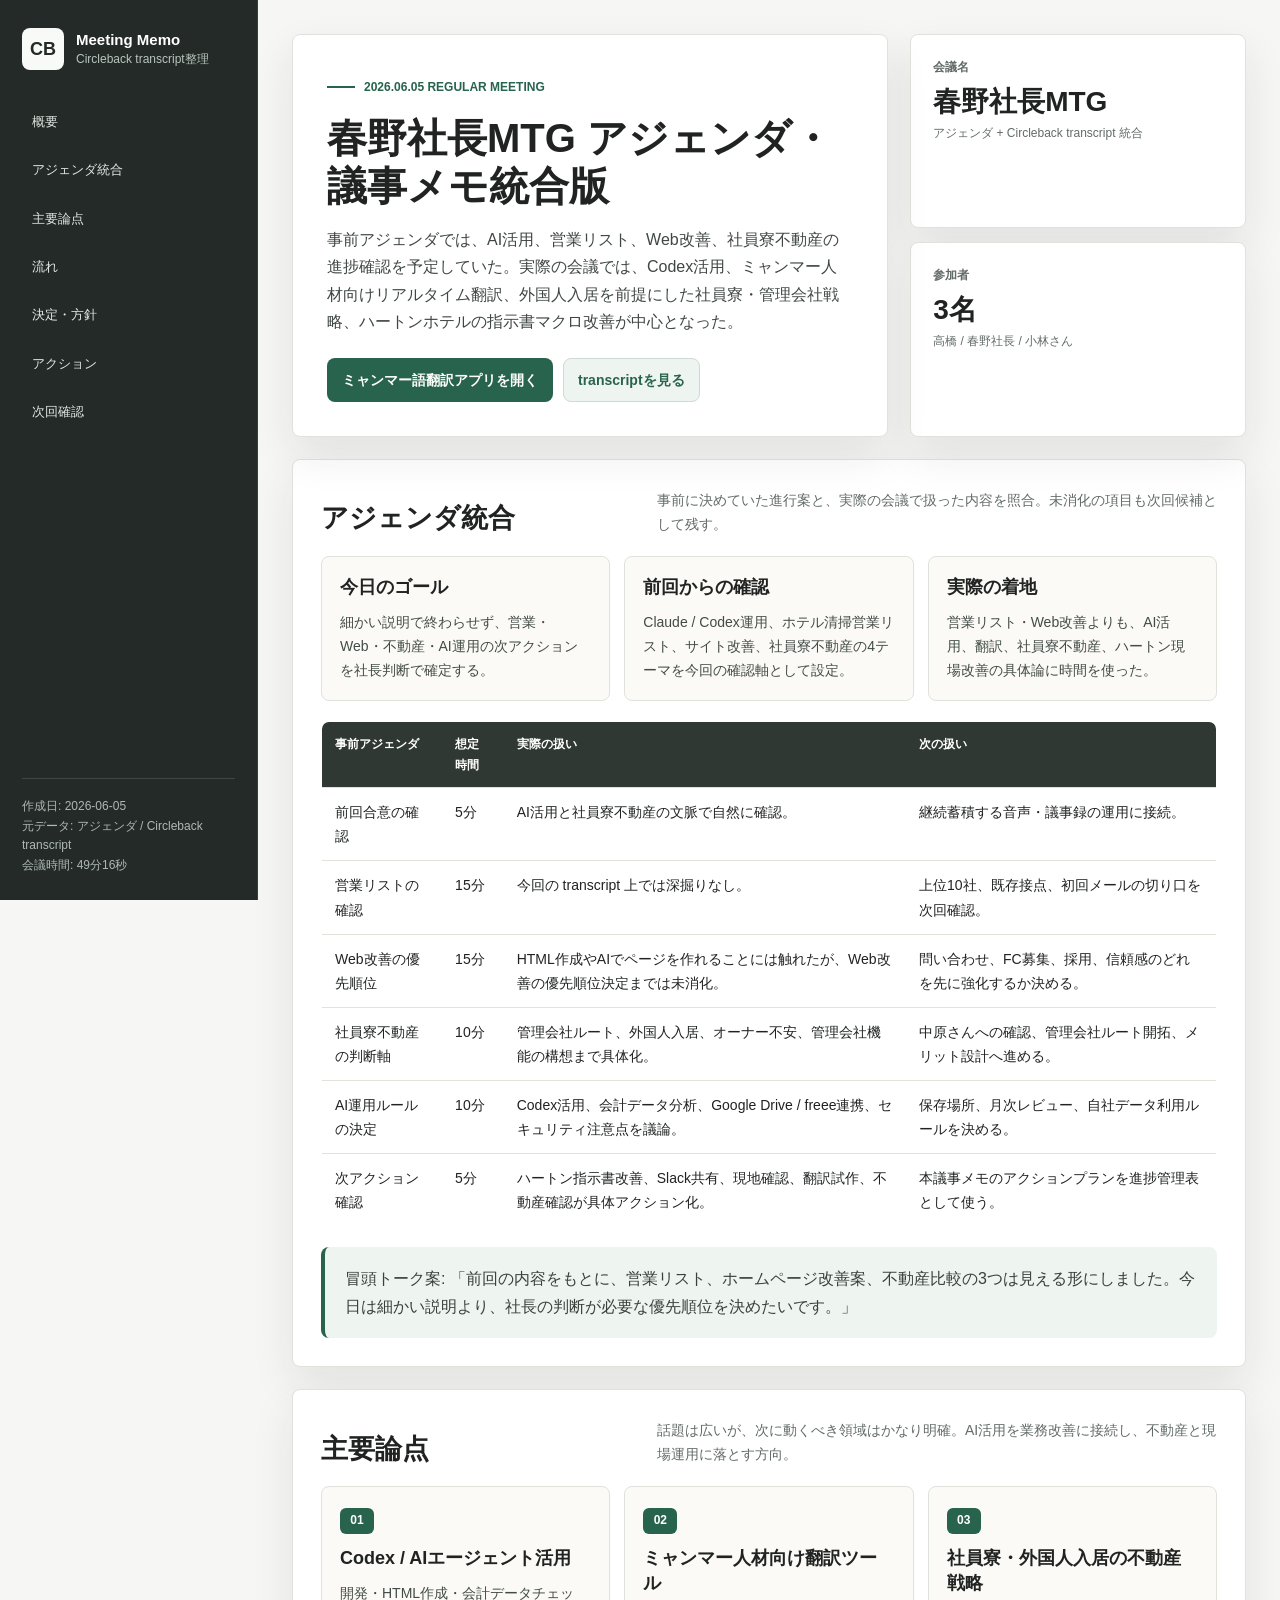
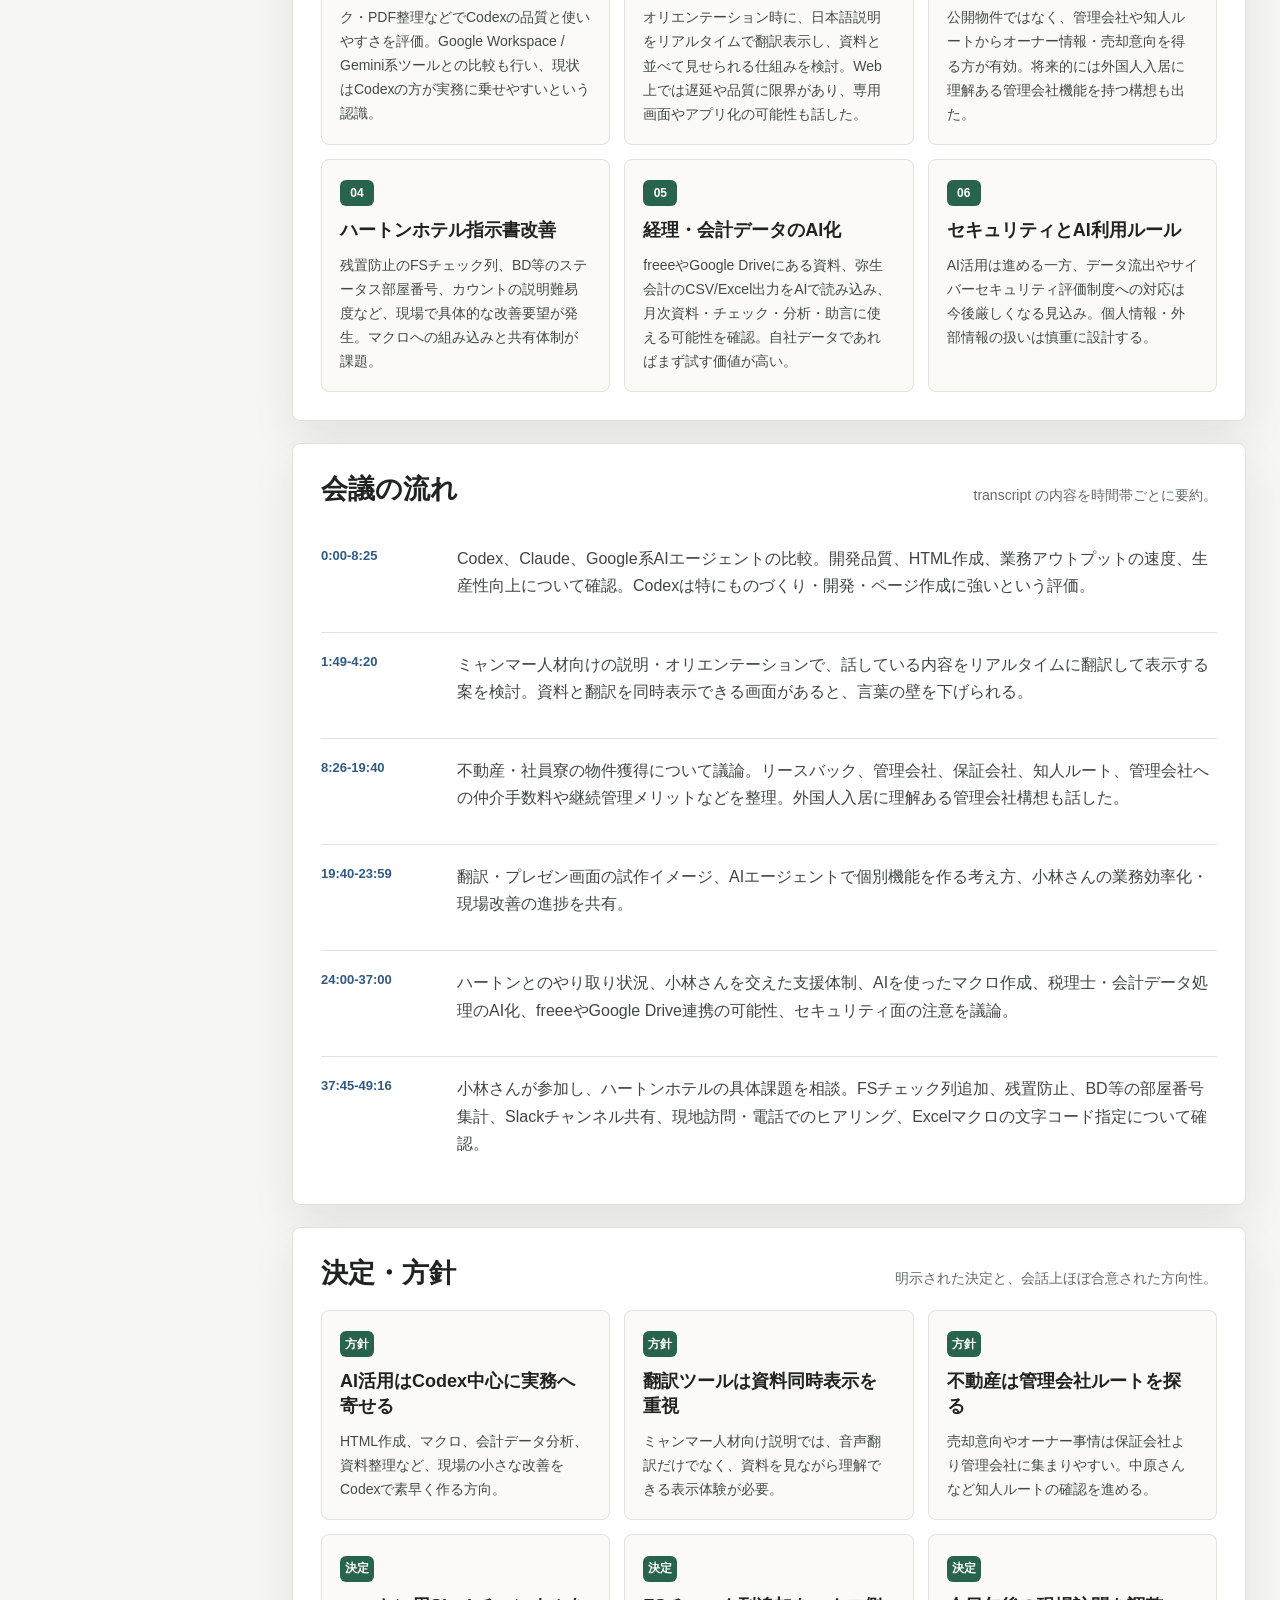
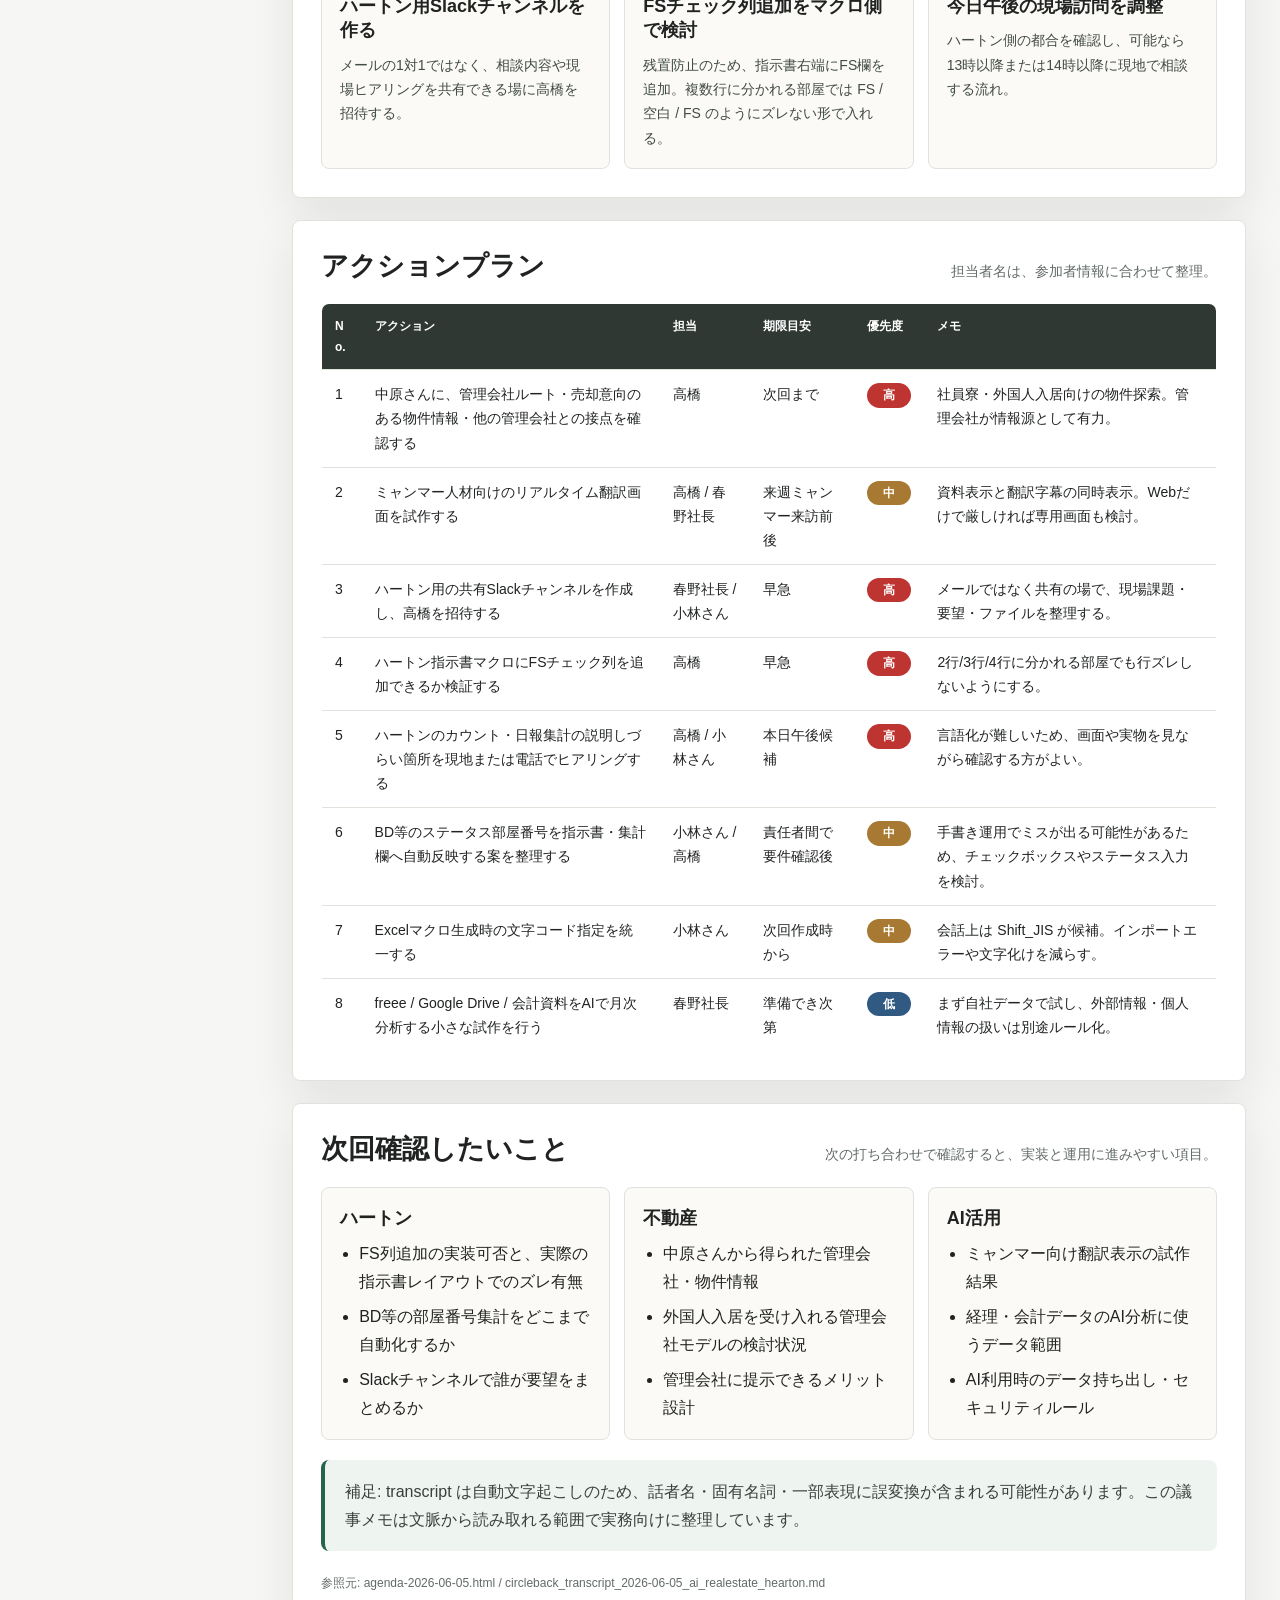
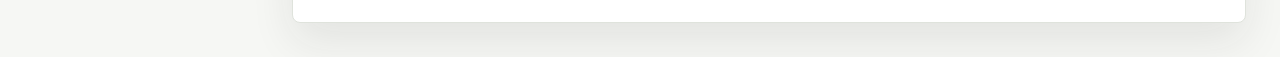
==== commit 507be33c: "Integrate agenda into meeting memo" ====
--- a/circleback_meeting_report_2026-06-05.html
+++ b/circleback_meeting_report_2026-06-05.html
@@ -3,7 +3,7 @@
 <head>
   <meta charset="utf-8">
   <meta name="viewport" content="width=device-width, initial-scale=1">
-  <title>AI活用・不動産・ハートン業務改善 定例 議事メモ</title>
+  <title>春野社長MTG アジェンダ・議事メモ統合版</title>
   <style>
     :root {
       color-scheme: light;
@@ -489,6 +489,7 @@
       </div>
       <nav aria-label="ページ内ナビゲーション">
         <a href="#summary">概要</a>
+        <a href="#agenda">アジェンダ統合</a>
         <a href="#topics">主要論点</a>
         <a href="#timeline">流れ</a>
         <a href="#decisions">決定・方針</a>
@@ -497,7 +498,7 @@
       </nav>
       <div class="rail-meta">
         <div>作成日: 2026-06-05</div>
-        <div>元データ: Circleback transcript</div>
+        <div>元データ: アジェンダ / Circleback transcript</div>
         <div>会議時間: 49分16秒</div>
       </div>
     </aside>
@@ -507,8 +508,8 @@
         <section class="hero" id="summary">
           <div class="hero-main">
             <span class="kicker">2026.06.05 Regular Meeting</span>
-            <h1>AI活用・不動産・ハートン業務改善 定例 議事メモ</h1>
-            <p class="lead">Codexを中心にしたAI活用、ミャンマー人材向けのリアルタイム翻訳、外国人入居を前提にした社員寮・管理会社戦略、ハートンホテルの指示書マクロ改善について議論した。特に後半は、ハートン現場で発生している残置チェック、BD等の部屋番号管理、Slack共有体制が具体的な実務課題として整理された。</p>
+            <h1>春野社長MTG アジェンダ・議事メモ統合版</h1>
+            <p class="lead">事前アジェンダでは、AI活用、営業リスト、Web改善、社員寮不動産の進捗確認を予定していた。実際の会議では、Codex活用、ミャンマー人材向けリアルタイム翻訳、外国人入居を前提にした社員寮・管理会社戦略、ハートンホテルの指示書マクロ改善が中心となった。</p>
             <div class="hero-actions" aria-label="関連リンク">
               <a class="button-link" href="myanmar-translator.html">ミャンマー語翻訳アプリを開く</a>
               <a class="button-link secondary" href="circleback_transcript_2026-06-05_ai_realestate_hearton.md">transcriptを見る</a>
@@ -517,14 +518,88 @@
           <div class="hero-side">
             <div class="metric">
               <div class="metric-label">会議名</div>
-              <div class="metric-value">AI活用・不動産・ハートン業務改善 定例</div>
-              <div class="metric-note">Circleback より取得</div>
+              <div class="metric-value">春野社長MTG</div>
+              <div class="metric-note">アジェンダ + Circleback transcript 統合</div>
             </div>
             <div class="metric">
               <div class="metric-label">参加者</div>
               <div class="metric-value">3名</div>
               <div class="metric-note">高橋 / 春野社長 / 小林さん</div>
             </div>
+          </div>
+        </section>
+
+        <section class="section" id="agenda">
+          <div class="section-head">
+            <h2>アジェンダ統合</h2>
+            <p>事前に決めていた進行案と、実際の会議で扱った内容を照合。未消化の項目も次回候補として残す。</p>
+          </div>
+          <div class="grid-3">
+            <article class="note-card">
+              <h3>今日のゴール</h3>
+              <p>細かい説明で終わらせず、営業・Web・不動産・AI運用の次アクションを社長判断で確定する。</p>
+            </article>
+            <article class="note-card">
+              <h3>前回からの確認</h3>
+              <p>Claude / Codex運用、ホテル清掃営業リスト、サイト改善、社員寮不動産の4テーマを今回の確認軸として設定。</p>
+            </article>
+            <article class="note-card">
+              <h3>実際の着地</h3>
+              <p>営業リスト・Web改善よりも、AI活用、翻訳、社員寮不動産、ハートン現場改善の具体論に時間を使った。</p>
+            </article>
+          </div>
+
+          <table style="margin-top: 20px;">
+            <thead>
+              <tr>
+                <th>事前アジェンダ</th>
+                <th>想定時間</th>
+                <th>実際の扱い</th>
+                <th>次の扱い</th>
+              </tr>
+            </thead>
+            <tbody>
+              <tr>
+                <td>前回合意の確認</td>
+                <td>5分</td>
+                <td>AI活用と社員寮不動産の文脈で自然に確認。</td>
+                <td>継続蓄積する音声・議事録の運用に接続。</td>
+              </tr>
+              <tr>
+                <td>営業リストの確認</td>
+                <td>15分</td>
+                <td>今回の transcript 上では深掘りなし。</td>
+                <td>上位10社、既存接点、初回メールの切り口を次回確認。</td>
+              </tr>
+              <tr>
+                <td>Web改善の優先順位</td>
+                <td>15分</td>
+                <td>HTML作成やAIでページを作れることには触れたが、Web改善の優先順位決定までは未消化。</td>
+                <td>問い合わせ、FC募集、採用、信頼感のどれを先に強化するか決める。</td>
+              </tr>
+              <tr>
+                <td>社員寮不動産の判断軸</td>
+                <td>10分</td>
+                <td>管理会社ルート、外国人入居、オーナー不安、管理会社機能の構想まで具体化。</td>
+                <td>中原さんへの確認、管理会社ルート開拓、メリット設計へ進める。</td>
+              </tr>
+              <tr>
+                <td>AI運用ルールの決定</td>
+                <td>10分</td>
+                <td>Codex活用、会計データ分析、Google Drive / freee連携、セキュリティ注意点を議論。</td>
+                <td>保存場所、月次レビュー、自社データ利用ルールを決める。</td>
+              </tr>
+              <tr>
+                <td>次アクション確認</td>
+                <td>5分</td>
+                <td>ハートン指示書改善、Slack共有、現地確認、翻訳試作、不動産確認が具体アクション化。</td>
+                <td>本議事メモのアクションプランを進捗管理表として使う。</td>
+              </tr>
+            </tbody>
+          </table>
+
+          <div class="quote" style="margin-top: 20px;">
+            <p>冒頭トーク案: 「前回の内容をもとに、営業リスト、ホームページ改善案、不動産比較の3つは見える形にしました。今日は細かい説明より、社長の判断が必要な優先順位を決めたいです。」</p>
           </div>
         </section>
 
@@ -759,7 +834,7 @@
           <div class="quote" style="margin-top: 20px;">
             <p>補足: transcript は自動文字起こしのため、話者名・固有名詞・一部表現に誤変換が含まれる可能性があります。この議事メモは文脈から読み取れる範囲で実務向けに整理しています。</p>
           </div>
-          <p class="footer-note">参照元: circleback_transcript_2026-06-05_ai_realestate_hearton.md</p>
+          <p class="footer-note">参照元: agenda-2026-06-05.html / circleback_transcript_2026-06-05_ai_realestate_hearton.md</p>
         </section>
       </div>
     </main>
